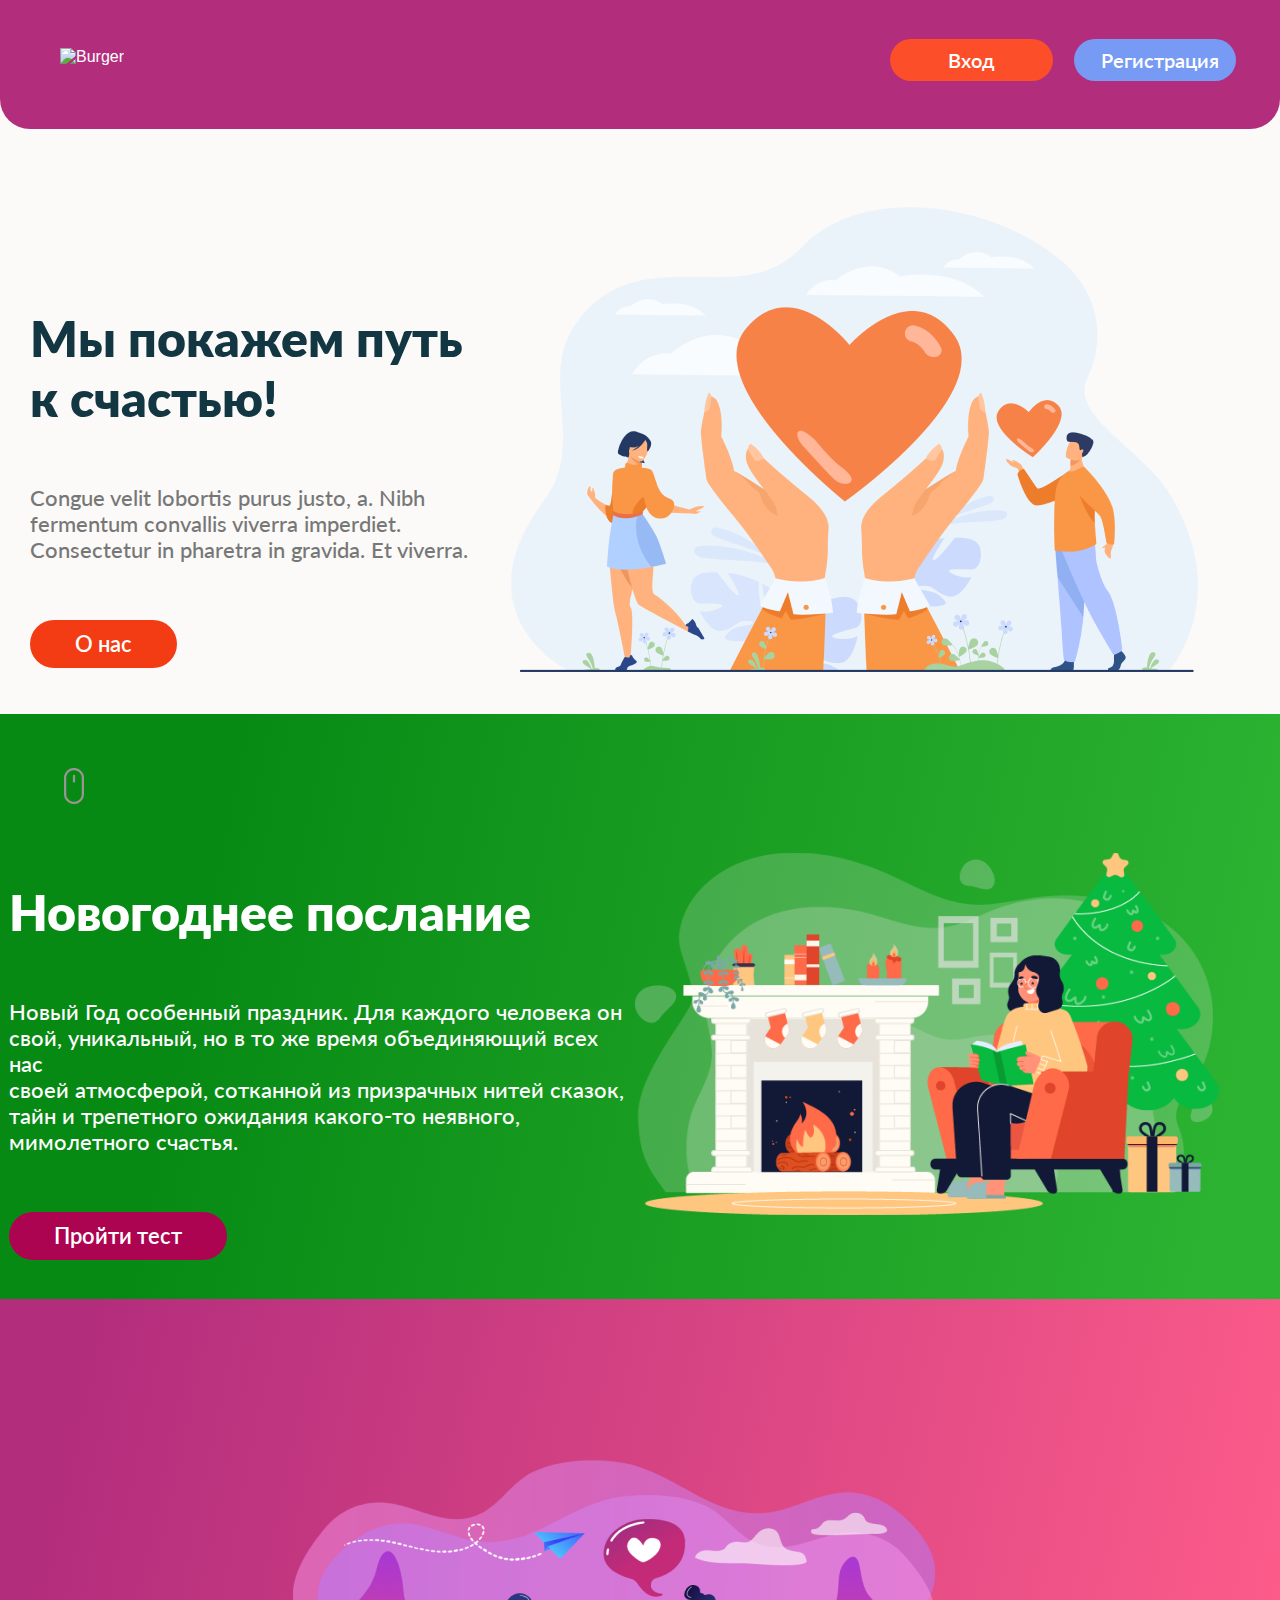
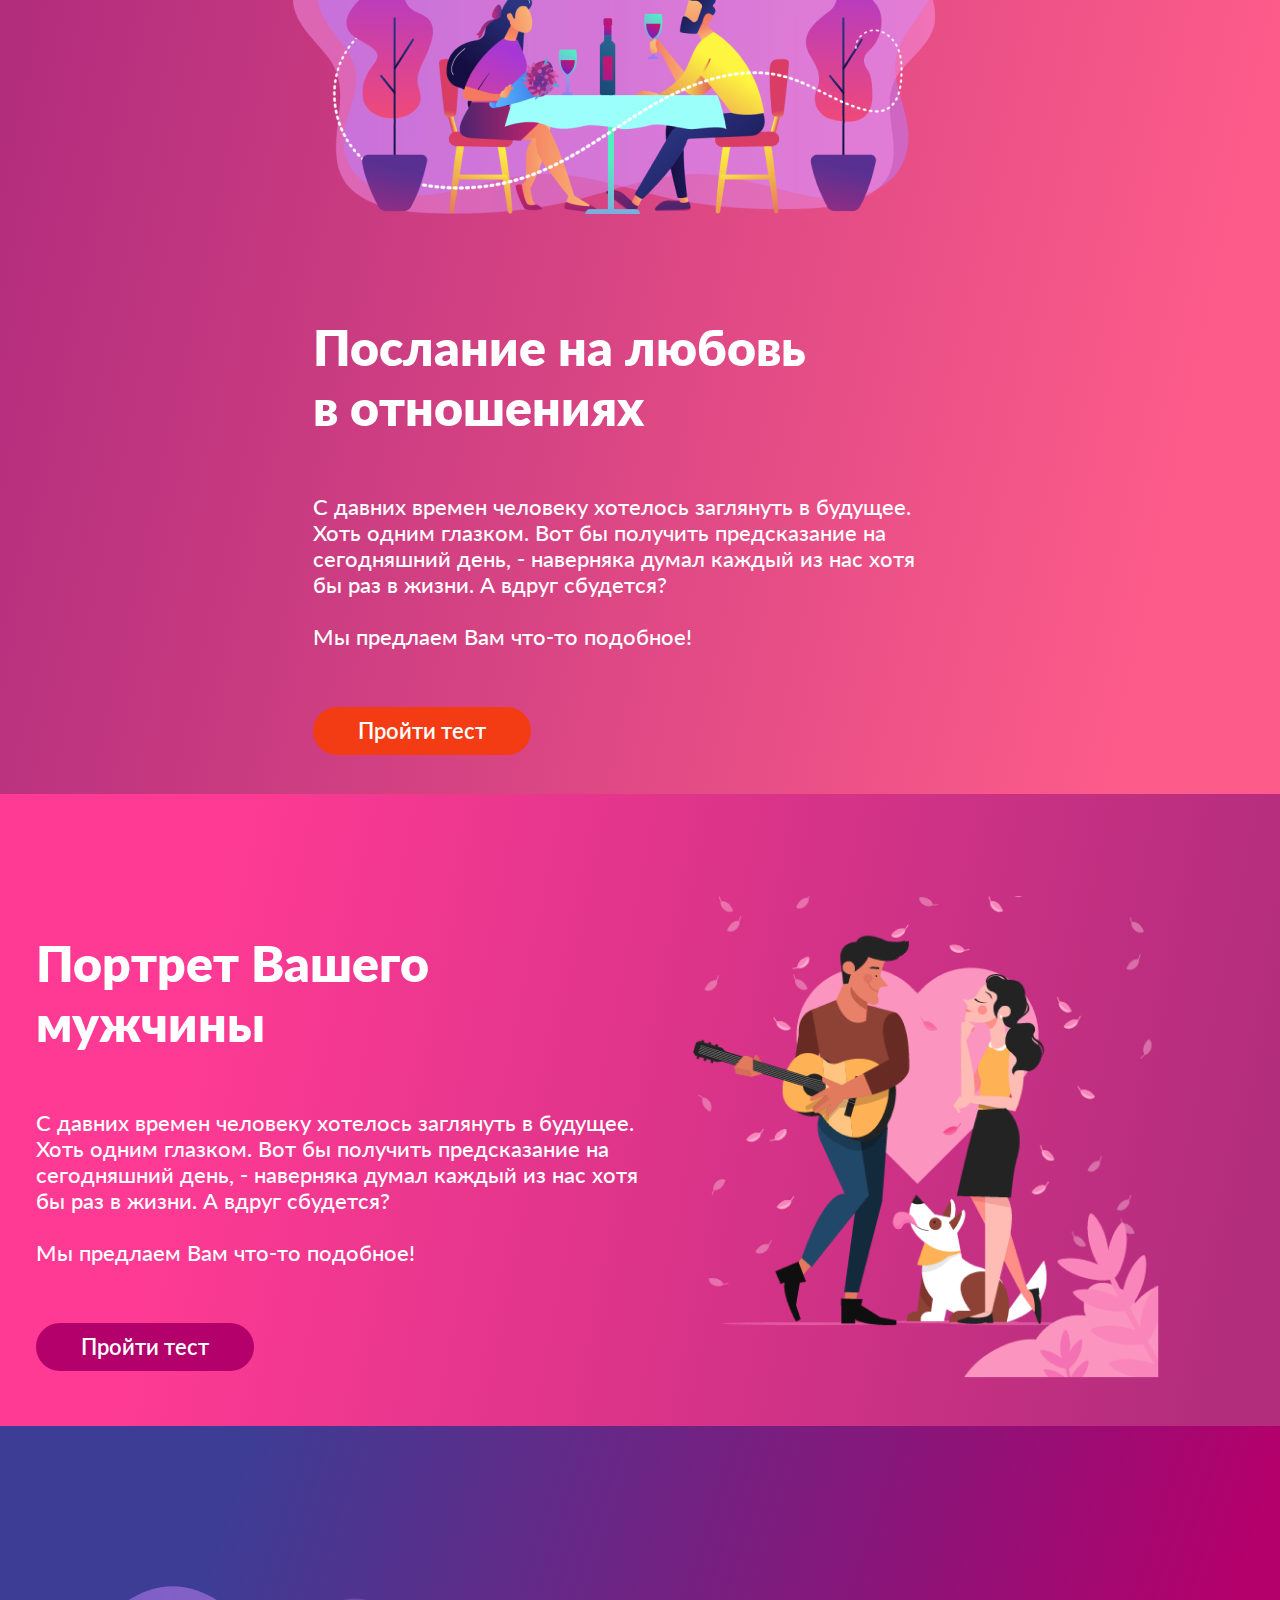
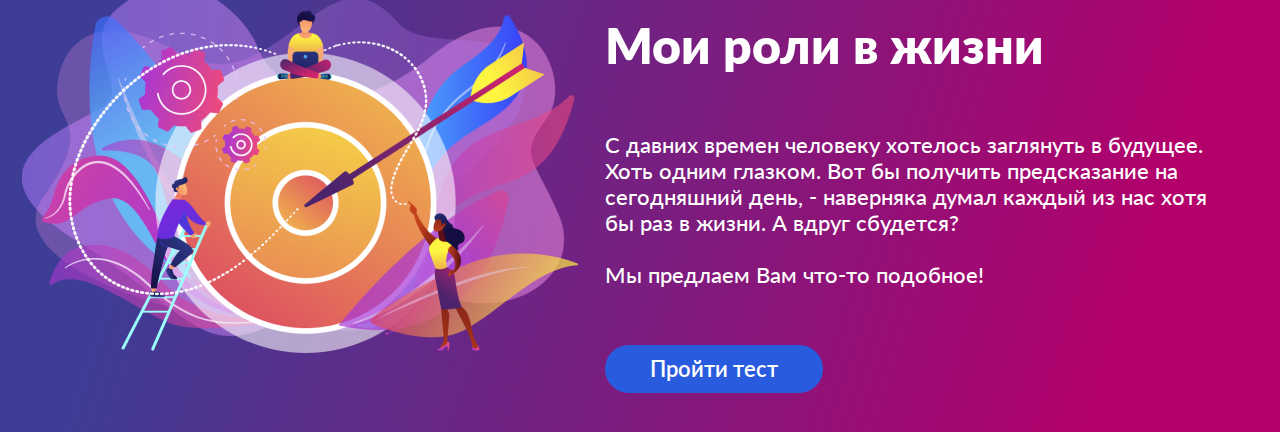
==== index.html @ 5c64dcf6 "newyaer" ====
<!DOCTYPE html>
<html lang="en">
<head>
    <meta charset="UTF-8">
    <title>Title</title>
    <link rel="preconnect" href="https://fonts.gstatic.com">
    <link href="https://fonts.googleapis.com/css2?family=Lato:ital,wght@0,100;0,300;0,400;0,700;0,900;1,100;1,300;1,400;1,700;1,900&display=swap" rel="stylesheet">
    <link rel="stylesheet" href="css/reset.css">
    <link rel="stylesheet" href="css/style.css">
    <link rel="stylesheet" href="css/media.css">   
    
</head>
<body>
<header class="nav_top">
    <div class="wrapper wrapper_header">
        <div class="burger">
            <img src="images/burger.png" alt="Burger" onclick="myFunction()" class="dropbtn" id="hidden__burger">
            <nav  id="myDropdown" class="dropdown-content">
                <ul>
                    <a href="#">О проекте</a>
                    <a href="#">Наша методика</a>
                    <a href="#">Ваш путь</a>
                    <a href="#">Послания</a>
                    <a href="#">Медитация</a>
                    <a href="#">Контакты</a>
                </ul>
            </nav>
        </div>
        <div class="wrapper_header_button">
            <a class="button_enter">Вход</a>
            <a class="button_reg">Регистрация</a>
        </div>
        <div class="header__enter">
            <a href="registration.html">
                <img src="img/circle.png" class="picture" alt="circle">
            </a>
        </div>
    </div>
</header>
<section class="main_section">
    <div class="left_box_content mt">
        <h1 class="bg_black">Мы покажем путь<br> к счастью!</h1>
        <h3 class="bg__grey">Congue velit lobortis purus justo, a. Nibh <br>fermentum convallis viverra imperdiet.<br> Consectetur in pharetra in gravida. Et viverra.</h3>
        <div class="wrapper_button_abautas">
            <button class="button_aboutas">О нас</button>
        </div>
    </div>
    <div class="img_fon page__top">
        <img src="img/10499%201.png" alt="img_bg" class="small" id="small">
    </div>
    <div class="wrapper_button_abautas" id="aboutus__media">
        <button class="button_aboutas">О нас</button>
    </div>
</section>
<section class="main_section bg_green">
    <div class="left_box_content mt__two">
        <h1 class="bg-white">Новогоднее послание</h1>
        <h3 class="bg-white hidden">Новый Год особенный праздник. Для каждого человека он <br>свой, уникальный, но в то же время объединяющий всех нас <br>своей атмосферой, сотканной из призрачных нитей сказок,<br> тайн и трепетного ожидания какого-то неявного,<br> мимолетного счастья.</h3>
        <div class="wrapper_button_abautas">
            <button class="button_aboutas" style="background: #AD0451;">Пройти тест</button>
        </div>
    </div>
    <div class="img_fon page__two">
        <img src="img/bg2.png" alt="img_bg" class="small">
    </div>
    <div class="wrapper_button_abautas" id="aboutus__media">
        <button class="button_aboutas" style="background: #AD0451;">Пройти тест</button>
    </div>
</section>
<section class="main_section bg_roz">
        <h1 class="bg-white" id="mess__year">Послание на любовь <br>в отношениях</h1>
    <div class="img_fon page__three">
        <img src="img/bg3.png" alt="img_bg" class="small">
    </div>
    <div class="left_box_content page__two">
        <h1 class="bg-white" id="hidde">Послание на любовь <br>в отношениях</h1>
        <h3 class="bg-white hidden">С давних времен человеку хотелось заглянуть в будущее.<br>Хоть одним глазком. Вот бы получить предсказание на<br>сегодняшний день, - наверняка думал каждый из нас хотя <br>бы раз в жизни. А вдруг сбудется? </h3>
        <p class="bg-white hidden">Mы предлаем Вам что-то подобное!</p>
        <div class="wrapper_button_abautas">
            <button class="button_aboutas" style="background: background: #F33C13;">Пройти тест</button>
        </div>
        <div class="wrapper_button_abautas" id="aboutus__media">
        <button class="button_aboutas" style="background: background: #F33C13;">Пройти тест</button>
        </div>
    </div>
</section>
<section class="main_section bg_block4">
    <div class="left_box_content page__two">
        <h1 class="bg-white">Портрет Вашего <br>мужчины</h1>
        <h3 class="bg-white hidden">С давних времен человеку хотелось заглянуть в будущее.<br>Хоть одним глазком. Вот бы получить предсказание на<br>сегодняшний день, - наверняка думал каждый из нас хотя <br>бы раз в жизни. А вдруг сбудется? </h3>
        <p class="bg-white hidden">Mы предлаем Вам что-то подобное!</p>
        <div class="wrapper_button_abautas">
            <button class="button_aboutas" style="background: #B3006B;">Пройти тест</button>
        </div>
    </div>
    <div class="img_fon page__four">
        <img src="img/bg4.png" alt="img_bg">
    </div>
    <div class="wrapper_button_abautas" id="aboutus__media">
        <button class="button_aboutas"style="background: #B3006B;">Пройти тест</button>
    </div>
</section>
<section class="main_section bg_block5">
        <h1 class="bg-white" id="mess__year">Мои роли в жизни</h1>
    <div class="img_fon-five">
        <img src="img/bg5.png" alt="img_bg">
    </div>
    <div class="left_box_content five">
        <h1 class="bg-white" id="hidde">Мои роли в жизни</h1>
        <h3 class="bg-white hidden">С давних времен человеку хотелось заглянуть в будущее.<br>Хоть одним глазком. Вот бы получить предсказание на<br>сегодняшний день, - наверняка думал каждый из нас хотя <br>бы раз в жизни. А вдруг сбудется? </h3>
        <p  class="bg-white hidden">Mы предлаем Вам что-то подобное!</p>
        <div class="wrapper_button_abautas">
            <button class="button_aboutas" style="background: #295BDE;">Пройти тест</button>
        </div>
    </div>
    <div class="wrapper_button_abautas" id="aboutus__media">
        <button class="button_aboutas" style="background: #295BDE;">Пройти тест</button>
    </div>
</section>
<footer>
<section class="fotter__menu">
    <div class="fotter__menu--wrapper menu">
        <ul class="menu__nav">
            <li><a href="">Путь к счастью.ru</a></li>
            <li><a href="">О НАС</a></li>
            <li><a href="">ТЕСТЫ</a></li>
            <li><a href="">ОПЛАТА</a></li>
        </ul>
        <div class="fotter__social icon">
            <div class="fotter__social--icon">
                <a href="#"><img src="img/Ok_1.png"></a>
            </div>
            <div class="fotter__social--icon">
                <a href="#"><img src="img/whatsapp_1.png"></a>
            </div>
            <div class="fotter__social--icon"> 
                <a href="#"><img src="img/Instagr.png"></a>
            </div>
            <div class="fotter__social--icon"> 
                <a href="#"><img src="img/Vibr.png"></a>
            </div>
            <div class="fotter__social--icon"> 
                <a href="#"><img src="img/vk_1.png"></a>
            </div>
            <div class="fotter__social--icon"> 
                <a href="#"><img src="img/Telegr.png"></a>
            </div>
            <div class="fotter__social--icon"> 
                <a href="#"><img src="img/Faceb.png"></a>
            </div>
        </div>
</section>
        <div class="footer__border"></div>
</footer>
<div class="scrool_btn">
    <img src="img/mouse.png" alt="mouse">
</div>
<script src="https://snipp.ru/cdn/jquery/2.1.1/jquery.min.js"></script>
<script src="https://snipp.ru/cdn/jqueryui/1.12.1/jquery-ui.min.js"></script>
<script src="https://snipp.ru/cdn/jQuery-Timepicker-Addon/dist/jquery-ui-timepicker-addon.min.js"></script>
<script src="https://code.jquery.com/ui/1.12.1/jquery-ui.js"></script>
<script>
    var Mapss = function geoadres(adress) {
        var resultlat = ''; var resultlng = '';
        $.ajax({
            async: false,
            dataType: "json",
            url: 'http://maps.google.com/maps/api/geocode/json?address=' + adress,
            success: function(data){

                for (var key in data.results) {
                    resultlat = data.results[key].geometry.location.lat;
                    resultlng = data.results[key].geometry.location.lng;
                } }
        });
        return { lat: resultlat, lng: resultlng}
    }
    // alert(new Mapss('Москва').lat);
    // alert(new Mapss('Москва').lng);


    //burger-menu
    function myFunction() {
    document.getElementById("myDropdown").classList.toggle("show");
}
// Закройте выпадающее меню, если пользователь щелкает за его пределами
    window.onclick = function(event) {
        if (!event.target.matches('.dropbtn')) {
            var dropdowns = document.getElementsByClassName("dropdown-content");
            for (var i = 0; i < dropdowns.length; i++) {
                var openDropdown = dropdowns[i];
                if (openDropdown.classList.contains('show')) {
                    openDropdown.classList.remove('show');
                }
            }
        }
    }
</script>
</body>
</html>
---- css/style.css ----
.nav_top{
    background: #B32D7D;
    border-radius: 0 0 30px 30px;
    height: 129px;
}
.main {
    position: relative;
}
.main__background {
    position: absolute; 
    left: 86px; 
    top: 40px; 
    right: 0; 
    bottom: 0;
    width: 1308px;
    height: 2257px;
}
#open {
    display: none;
}
.wrapper_header{
    display: flex;
    justify-content: space-between;
    padding: 48px 44px;
}
nav{
    display: none;

}
.bg-white {
    color:white;
}
.button_enter{
    background: #FC4E28;
    border-radius: 50px;
    padding: 9px 58px;
    font-family: 'Lato';
    font-style: normal;
    font-weight: 600;
    font-size: 20px;
    line-height: 24px;
    color: #FFFFFF;
    text-decoration: none;

}
.button_reg{
    background: #779AF4;
    border-radius: 50px;
    font-family: Lato;
    font-style: normal;
    font-weight: 600;
    font-size: 20px;
    line-height: 24px;
    padding: 9px 17px 9px 27px;
    color: #FFFFFF;
    margin-left: 17px;
    text-decoration: none;

}
.main_section {
    display: flex;
    justify-content: space-around;
    padding: 39px 60px 39px 8px;
    flex-flow: wrap;
}

.left_box_content {
    max-width: 624px;
}
.five {
    padding-top: 150px;
}
.left_box_content h1 {
    font-family: Lato;
    font-style: normal;
    font-weight: 800;
    font-size: 50px;
    line-height: 60px;
    margin-bottom: 57px;
}
.img_fon-five {
    margin-top:121px;
}

.left_box_content h3 {
    font-family: Lato;
    font-style: normal;
    font-weight: 500;
    font-size: 22px;
    line-height: 26px;
}
.left_box_content p {
    font-family: Lato;
    font-style: normal;
    font-weight: 500;
    font-size: 22px;
    line-height: 26px;
    margin-top: 26px;
}

.bg__grey {
    color: #777777;
}
.wrapper_button_abautas {
    margin-top: 57px;
}
.wrapper_button_abautas .button_aboutas{
    background: #F33C13;
    border-radius: 50px;
    font-family: Lato;
    font-style: normal;
    font-weight: 600;
    font-size: 22px;
    line-height: 26px;
    padding: 11px 45px;
    color: #FFFFFF;
}
.scrool_btn{
    position: fixed;
    bottom: 93px;
    left: 5%;
}
.bg_green{
    background: linear-gradient(281.36deg, #2DB332 5.13%, #078A14 83.25%);
}
.bg_roz{
    background: linear-gradient(102.03deg, #B32D7D 6.07%, #FD5C8A 89.92%);
}
.bg_block4{
    background: linear-gradient(281.36deg, #B32D7D 5.13%, #FE3A94 83.25%);
}
.bg_block5{
    background: linear-gradient(107.86deg, #3D3D95 16.97%, #B3006B 87.36%);
}

/*//burger*/

.burger {
    color: white;
    padding: 16px;
    font-size: 16px;
    border: none;
    cursor: pointer;
    margin-top: -16px;
}

nav ul {
    width: 320px;
    height: 374px;
    left: 60px;
    top: 129px;
    background: #81235B;
    border-radius: 0px 0px 20px 20px;
}


/* Кнопка выпадающего меню при наведении и фокусировке */

.burger:hover,
.burger:focus {
    background-color: #2980B9;
}


/* Контейнер <div> - необходим для размещения выпадающего содержимого */

.burger {
    position: relative;
    display: inline-block;
}


/* Выпадающее содержимое (скрыто по умолчанию) */

.dropdown-content {
    display: none;
    position: absolute;
    background-color: #f1f1f1;
    min-width: 160px;
    box-shadow: 0px 8px 16px 0px rgba(0, 0, 0, 0.2);
    z-index: 1;
    top: 80px;
}


/* Ссылки внутри выпадающего списка */

.dropdown-content a {
    padding: 26px 52px 26px;
    text-decoration: none;
    display: block;
    font-family: Roboto;
    font-size: 20px;
    line-height: 11px;
    color: #FFFFFF;
}


/* Изменение цвета выпадающих ссылок при наведении курсора */

.dropdown-content a:hover {
    background: #E68AB4;
}


/* Показать выпадающее меню (используйте JS, чтобы добавить этот класс .dropdown-content содержимого, когда пользователь нажимает на кнопку выпадающего списка) */

.show {
    display: block;
}


/*//registration
*/

.registration {
    max-width: 1440px;
    margin: 0 auto;
    height: 1000px;
}

.registration__wrapper {
    display: flex;
    margin: 0 auto;
    flex-wrap: wrap;
    flex-flow: wrap;
    justify-content: center;
}

.registration__page {
    max-width: 509px;
    max-height: 484px;
    margin-right: 106px;
    margin-top: 117px;
}

.registration__form {
    margin-top: 72px;
}

.registration__form p {
    font-family: Lato;
    font-style: normal;
    font-weight: 800;
    font-size: 22px;
    line-height: 26px;
    color: #494949;
    margin-bottom: 41px;
    margin-left: 39px;

}
.registration__form .block__form {
    font-weight: bold;
    margin-top: 15px;
    margin-bottom: 7px;
    font-family: Lato;
    font-style: normal;
    font-weight: 600;
    font-size: 18px;
    line-height: 22px;
    color: #8D8D8D;
}

.registration__form-pay p {
    font-family: Lato;
    font-style: normal;
    font-weight: 800;
    font-size: 22px;
    line-height: 26px;
    color: #494949;
    margin-bottom: 41px;
    text-align: center;
    color:white;
}
.registration__form-pay .block__form {
    font-weight: bold;
    margin-top: 15px;
    margin-bottom: 7px;
    font-family: Lato;
    font-style: normal;
    font-weight: 600;
    font-size: 18px;
    line-height: 22px;
    color: #8D8D8D;
}

.registration__form input[type="text"] {
    padding: 2px 10px;
    border: none;
}
.block__checkbox {
    margin-left: 9px;
}
.registration__form input[type="checkbox"] {
    margin-left: 10px;
    margin-right: 16px;
    background: red;
}

.registration__social--icon {
    margin-right: 26px;
}

.femaly {
    width: 403px;
    height: 57px;
    left: 826px;
    top: 268px;
    background: #DEE7FF;
    border-radius: 50px;
}

.block {
    display: flex;
}

.sex {
    margin-right: 68px;
    width: 120px;
    height: 57px;
    left: 826px;
    top: 347px;
    background: #DEE7FF;
    border-radius: 50px;
}

.day {
    width: 198px;
    height: 57px;
    left: 1031px;
    top: 347px;
    background: #DEE7FF;
    border-radius: 50px;
}

.number {
    width: 403px;
    height: 57px;
    left: 826px;
    top: 426px;
    background: #DEE7FF;
    border-radius: 50px;
}

.mail {
    width: 403px;
    height: 57px;
    left: 826px;
    top: 505px;
    background: #DEE7FF;
    border-radius: 50px;
    margin-bottom: 21px;
}

::placeholder {
    padding-left: 34px;
}

.registration__button {
    margin-top: 27px;
    width: 403px;
    height: 57px;
    left: 826px;
    top: 628px;
    background: #FC4E28;
    border-radius: 50px;
    font-family: Lato;
    font-style: normal;
    font-weight: 600;
    font-size: 20px;
    line-height: 24px;
    color: #FFFFFF;
    margin-bottom: 25px;
}

.registration__social {
    display: flex;
    margin-left: -55px;
}

.code {
    width: 120px;
    height: 57px;
    background: #DEE7FF;
    border-radius: 50px;
    margin-left: 73px;
}

input[type='checkbox'] {
    cursor: pointer;
}

input[type='checkbox']:after {
    content: "";
    text-align: center;
    line-height: 13px;
    position: absolute;
    height: 13px;
    width: 13px;
    background: #DEE7FF;
}

input[type='checkbox']:checked:after {
    background: #DEE7FF;
    content: '\2714';
    color: #000;
}

/*pay*/

.registration__page-pay {
    max-width: 509px;
    max-height: 484px;
    margin-right: 150px;
    margin-top: 90px;
}
.registration__form-pay {
    margin-top: 90px;
    background: #406DE0;
    border-radius: 50px;
}
.registration__form-pay p {
    font-family: Lato;
    font-style: normal;
    font-weight: 800;
    font-size: 22px;
    line-height: 26px;
    color: #494949;
    margin-bottom: 41px;
    color:white;
    margin-top: 22px;

}
.registration__form-pay .block__form {
    font-weight: bold;
    margin-top: 15px;
    margin-bottom: 7px;
    font-family: Lato;
    font-style: normal;
    font-weight: 600;
    font-size: 18px;
    line-height: 22px;
    color: #8D8D8D;
    height: 57px;
}

.registration__form-pay input[type="text"] {
    padding: 2px 10px;
    border: none;
}

.registration__form-pay input[type="checkbox"] {
    margin-left: 10px;
    margin-right: 5px;
    background: red;
}

/*//yearmessage*/

.yearmessage {
    margin-bottom: 46px;
}
.yearmessage__page {
    margin-top: 47px;
    display: flex;
    justify-content: center;
    margin-bottom: 47px;
}

.yearmessage__description h2 {
    font-family: Lato;
    font-weight: 800;
    font-size: 50px;
    line-height: 60px;
    color: #FFFFFF;
    text-align: center;
    max-width: 518px;
    margin: 0 auto;
    margin-bottom: 26px;
}

.yearmessage__description p {
    max-width: 1049px;
    margin: 0 auto;
    font-family: Lato;
    font-weight: 500;
    font-size: 28px;
    line-height: 34px;
    color: #FFFFFF;
    margin-bottom: 69px;
}

.yearmessage__open {
    width: 932px;
    font-family: Lato;
    font-weight: 800;
    font-size: 28px;
    line-height: 34px;
    text-align: center;
    margin: 0 auto;
    color: #FFFFFF;
}
/*message*/

.message {
    margin: 0 auto;
    display: flex;
    justify-content: center;
    padding-top: 169px;
  
}

.message__wrapper {
    position: relative;
    height: 527px;
}
.message__wrapper h4 {
    position: relative;
}

.message__wrapper h4 {
    font-weight: 800;
    font-size: 20px;
    line-height: 30px;
    color: #FFFFFF;
    max-width: 180px;
    position: absolute;
    top: 238px;
    left: 298px;
}
.messages {
    height: 382px; 
    margin-top: 192px;
    display: flex;
    height: 382px;
    justify-content: center;
}

/*result
*/
.result {
    margin: 0 auto;
    margin-top: 105px;
    text-align: center;
}

.result a {
    text-decoration: none;
}

.link {
    background: #FCFCFC;
    border-radius: 50px;
    font-family: Lato;
    font-style: normal;
    font-weight: 600;
    font-size: 20px;
    line-height: 24px;
    color: #8D8D8D;
    padding: 17px 106px 15px 105px;
}
.result__copy {
    margin-bottom: 38px;
}
.link__copy {
    background: #F82D00;
    border-radius: 50px;
    padding: 17px 106px 15px 115px;
    font-family: Lato;
    font-style: normal;
    font-weight: 600;
    font-size: 20px;
    line-height: 24px;
    color: #FFFFFF;
}

.result__title {
    margin-bottom: 43px;
    font-family: Lato;
    font-weight: 800;
    font-size: 25px;
    line-height: 30px;
    color: #FFFFFF;
}

.result__link {
    margin-bottom: 53px;
}

/*footer
*/
.footer {
    margin: 0 auto;
    text-align: center;    
}
.footer__result {
    font-family: Lato;
    font-style: normal;
    font-weight: 800;
    font-size: 25px;
    line-height: 30px;
    color: #FFFFFF;
    margin-bottom: 29.15px;
}
.footer__result p {
    margin-right: 49px;
}
.footer__social {
    display: flex;
    justify-content: center;
    margin-bottom: 84px;
}

.footer__social--icon {
    margin-right: 25px;
}   


/*//message__love */
.message__love--wrapper {
    display: flex;
    flex-wrap: wrap;
    flex-flow: wrap;
    justify-content: center;
}
.message__love--page {
    margin-top: 39px;
    display: flex;
    justify-content: center;
    margin-bottom: 39px;
}

.message__love--description p {
    max-width: 988px;
    margin: 0 auto;
    font-family: Lato;
    font-weight: 500;
    font-size: 26px;
    line-height: 31px;
    color: #FFFFFF;
    margin-bottom: 54px;
}

.message__love--open {
    width: 1008px;
    font-family: Lato;
    font-weight: 800;
    font-size: 28px;
    line-height: 34px;
    text-align: center;
    margin: 0 auto;
    color: #FFFFFF;
    margin-bottom: 73px;
}
.message__divination {
    width: 621px;
    height: 382px;
    background: #F69FA5;
    box-shadow: 0px 4px 25px rgba(217, 40, 40, 0.25);
    border-radius: 30px;
}

#lm__top {
    display: none;
    font-family: Lato;
    font-weight: 800;
    font-size: 50px;
    line-height: 60px;
    color: #FFFFFF;
    text-align: center;
    margin: 0 auto;
    margin-bottom: 38px;
}
 #lm__bottom {
    font-family: Lato;
    font-weight: 800;
    font-size: 50px;
    line-height: 60px;
    color: #FFFFFF;
    text-align: center;
    margin: 0 auto;
    margin-bottom: 38px;
}

#aboutus__media {
    display: none;
}
#mess__year {
    display: none;
}
.mt {
    margin-top: 140px;
}
.page__top {
    margin-top: 39px;
}
.mt__two {
    margin-top: 129px;
}
.page__two {
    margin-top:100px;
}
.page__three {
   margin-top: 122px;
}
.page__four {
    margin-top: 45px;
}
.form__pay {
   padding: 23px 60px;
}

/*//fotter__menu
*/

.fotter__menu {
    display: none;
}
.header__enter {
    display: none;
}

/*//cards__divination*/

.cards__wrapper {
    display: flex;
    flex-wrap: wrap;
    max-width: 1300px;
    margin: 0 auto;
    justify-content: center;
}
.card__divination {
    cursor: pointer;
    text-align: center;
    margin-right: 32px;
    margin-bottom: -92px !important;
    width: 100px;
    height: 140px;
    left: 370px;
    top: 329px;
    box-shadow: 0px 24.0776px 48.1552px rgba(0, 0, 0, 0.1);
    background: white;
    border-radius: 15.0485px !important;
}
---- css/media.css ----
@media (max-width: 1200px) {
    #lm__bottom {
        font-size: 40px;
    }
    .yearmessage__description p {
        font-size: 24px;
        max-width: 680px;
    }
    .main__section {
        padding: 1px 100px 39px 17px;
    }
    .mt, .mt__two,.page__three,.page__two,.img_fon-five {
        margin: 17px auto;
        padding: 9px 47px;
    }
    .bg__roz {
        padding: 9px 6px;
    }    
    .five {
        padding-top:21px;
    }
    .yearmessage__open {
        width: 501px;
        font-size: 24px;
    }
    .main__background {
        position: absolute;
        left: 0px;
        right: 0;
        bottom: 0;
        width: 100%;
        height: 97%;
        background-repeat-x: no-repeat;
        background-size: contain;
        transform: scale(-1, 1);
    }
    .message__love--description p {
        font-size: 23px;
        max-width: 715px;
    }
    .message__love--open {
        width: 785px;
        font-size: 21px;
    }
}
@media (max-width: 1132px) {
    .bg__roz {
        padding: 7px -12px;
    }
}
@media (max-width: 760px) {
    #lm__bottom {
        font-size: 34px;
    }
    .yearmessage__description p {
        font-size: 21px;
        max-width: 523px;
    }
    .yearmessage__open {
        width: 421px;
        font-size: 21px;
    }
    .message__wrapper {
        width: 600px;
        height: 345px;
    }
    .message__wrapper h4 {
        top: 197px;
        left: 216px;
    }
    .message__love--description p {
        font-size: 16px;
        max-width: 506px;
    }
    body {
        overflow-x: hidden;
    }
    .main__background {
        position: absolute;
        left: 0px;
        right: 0;
        bottom: 0;
        width: 100%;
        height: 100%;
        background-repeat-x: no-repeat;
        background-size: contain;
        transform: scale(-1, 1);
    }
    #lm__top {
        display: block;
        font-size: 23px;
        line-height: 25px;
        margin-top: 33px;
        max-width: 233px;
        margin-bottom: 0;
    }
    #lm__bottom {
        display: none;
    }
    .wrapper_header_button {
        display: none;
    }
    .message__love--page img {
        width: 66%;
        height: auto;
    }
     .message__love--open  {
        font-size: 14px;
        max-width: 479px;
        line-height: 15px;
    }
    .message__divination {
        width: 306px;
        height: 168px;
        border-radius: 2px;
    }
    .result {
        margin-top: -168px;
    }
    .link,
    .link__copy {
        font-size: 14px;
    }
    .result__title h4 {
        font-size: 14px;
        font-weight: 800;
    }
    .footer__result p {
        font-size: 18px;
        line-height: 30px;
        margin-right: -11px;
    }
    .footer__social {
        margin-left: 43PX;
    }
    .bg__grey {
        display: none;
    }
    .hidden {
        display: none;
    }
    .wrapper_button_abautas {
        display: none;
    }
    .wrapper_button_abautas .button_aboutas {
        width: 229px;
        height: 48px;
    }
    #aboutus__media {
        display: block;
        margin: 0 auto;
        padding-top: 39px;
    }
    .about {
        display: none;
    }
    #hidde {
        display: none;
    }
    #mess__year {
        display: block;
        font-family: Lato;
        font-style: normal;
        font-weight: 800;
        font-size: 39px;
        line-height: 60px;
        margin-bottom: 57px;
        text-align: center;
    }
    .left_box_content {
        margin-top: 10px;
    }
    .img_fon {
        margin-top: -17px;
        width:66%;
    }
    .left_box_content h1 {
        font-size: 39px;
        text-align: center;
    }
    .img_fon-five {
        margin-top: 2px;
    }
    .registration__page-pay {
        padding: 90px 67px;
        margin: 0 auto;
        border-radius: 11px;
    }
    .registration__form-pay {
        width: 423px;
        margin-top: 3px;
        border-radius: 15px;
    }
    .form__pay {
        padding: 0;
    }
    .femaly {
        width: 336px;
        height: 48px;
        font-size: 15px;
        margin-left: 32px;
    }
    .sex {
        margin-right: 20px;
        width: 109px;
        height: 47px;
        font-size: 15px;
        margin-left: 32px;
    }
    .code {
        width: 109px;
        height: 47px;
        font-size: 15px;
        margin-left: 69px;
    }
    .number {
        width: 332px;
        height: 49px;
        font-size: 15px;
        margin-left: 32px;
    }
    .registration__button {
        margin-top: 10px;
        width: 362px;
        height: 46px;
        font-size: 15px;
        margin-left: 32px;
    }
    .registration__page {
        padding: 90px 67px;
        margin: 0 auto;
    }
    .registration__form {
        width: 408px;
        margin-top: -53px;
    }
    .registration__social {
        margin-left: -2px;
    }
    .day {
        width: 180px;
        height: 47px;
        font-size: 15px;
    }
    .mail {
        width: 335px;
        height: 48px;
        font-size: 15px;
        margin-left: 31px;
    }
    .fotter__menu {
        background: linear-gradient(108.59deg, #FFA6A4 0%, #FF7773 95.89%);
        margin: 0 auto;
        display: flex;
        justify-content: center;
        padding-top: 28px;
    }
    .fotter__social--icon {
        margin-right: 14px;
    }
    .menu__nav {
        text-align: center;
    }
    .menu__nav a {
        text-decoration: none;
        font-family: Lato;
        font-weight: 800;
        font-size: 12px;
        line-height: 29px;
        color: #FFFFFF;
        font-size: 17px;
        line-height: 34px;
    }
    .icon {
        margin-top: 36px;
        margin-bottom: 30px;
        display: flex;
    }
    .menu__nav li:hover {
        border-bottom: 2px solid white;
        width: 45%;
        margin: 0 auto;
    }
    .footer__border {
        width: 100%;
        height: 29px;
        background: #B32D7D;
        border-radius: 10px 10px 0px 0px;
    }
    .yearmessage__page img {
        width: 66%;
        margin: 0 auto;
    }
    .yearmessage__description p {
        font-size: 18px;
        line-height: 22px;
        color: #FFFFFF;
        margin: 0 auto;
        max-width: 338px;
        margin-bottom: 54px;
    }
    .yearmessage__open p {
        font-size: 15px;
        line-height: 18px;
        width: 298px;
        margin-left: 106px;
    }
    .message__wrapper {
        width: 403px;
        height: 484px;
    }
    .message__wrapper h4 {
        left: 158px;
        top: 123px;
        font-size: 13px;
        line-height: 13px;
    }
    .header__enter {
        display: block;
        position: relative;
        width: 31px;
        height: 31px;
    }
    .header__enter .picture {
        position: absolute;
        top: 0;
        width: 31px;
        height: 31px;
        color: black;
    }
    .nav_top {
        height: 70px;
    }
    .wrapper_header {
        padding: 22px 18px;
    }
    .burger {
        padding: 1px;
    }
    .dropdown-content {
        top: 61px;
    }
}

@media (max-width: 567px) {
    .img_fon {
        width: 341px;
        margin: 0 auto;
    }
    #hidden__burger {
        display: none;
    }
    #open {
        display: block;
        padding:22px 22px;
    }
    .message__love--description p {
        font-size: 12px;
        max-width: 345px;
    }
    .message__love--open  {
        font-size: 11px;
        max-width: 354px;
        line-height: 15px;
    }
}
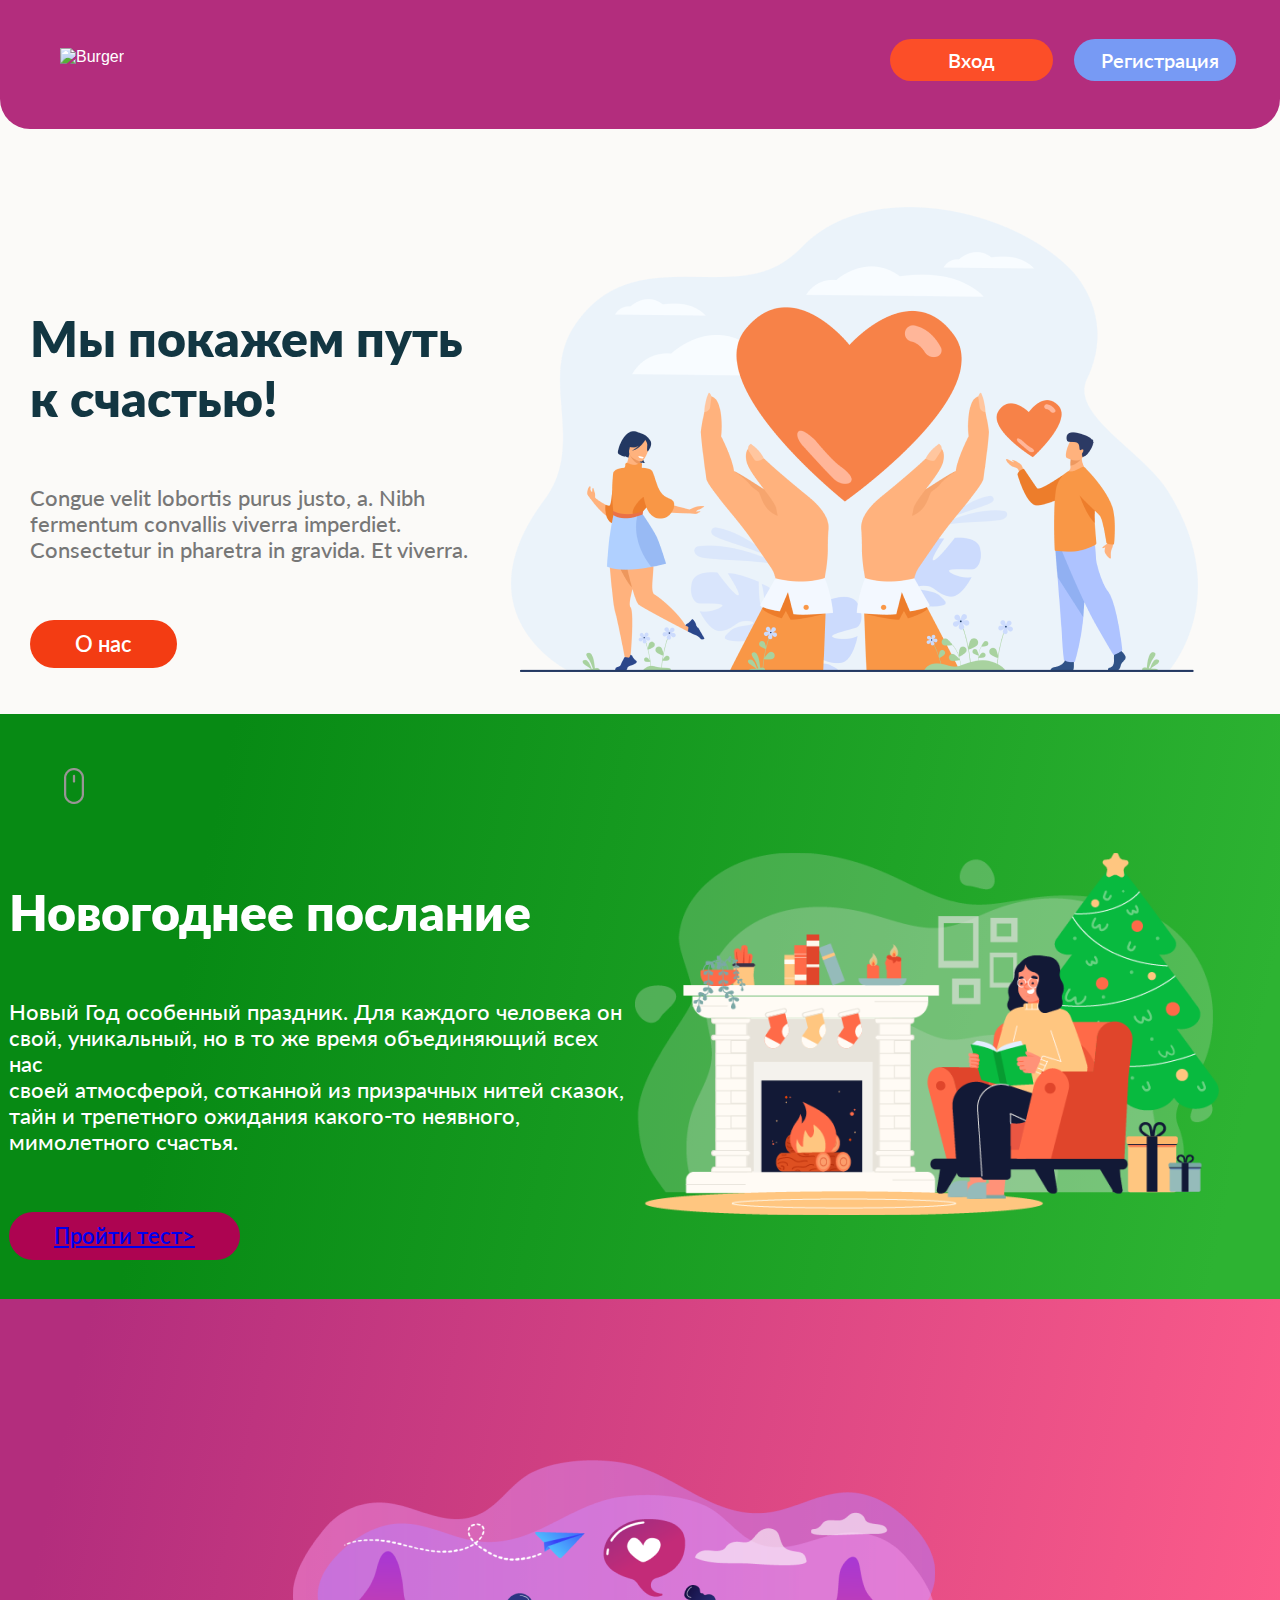
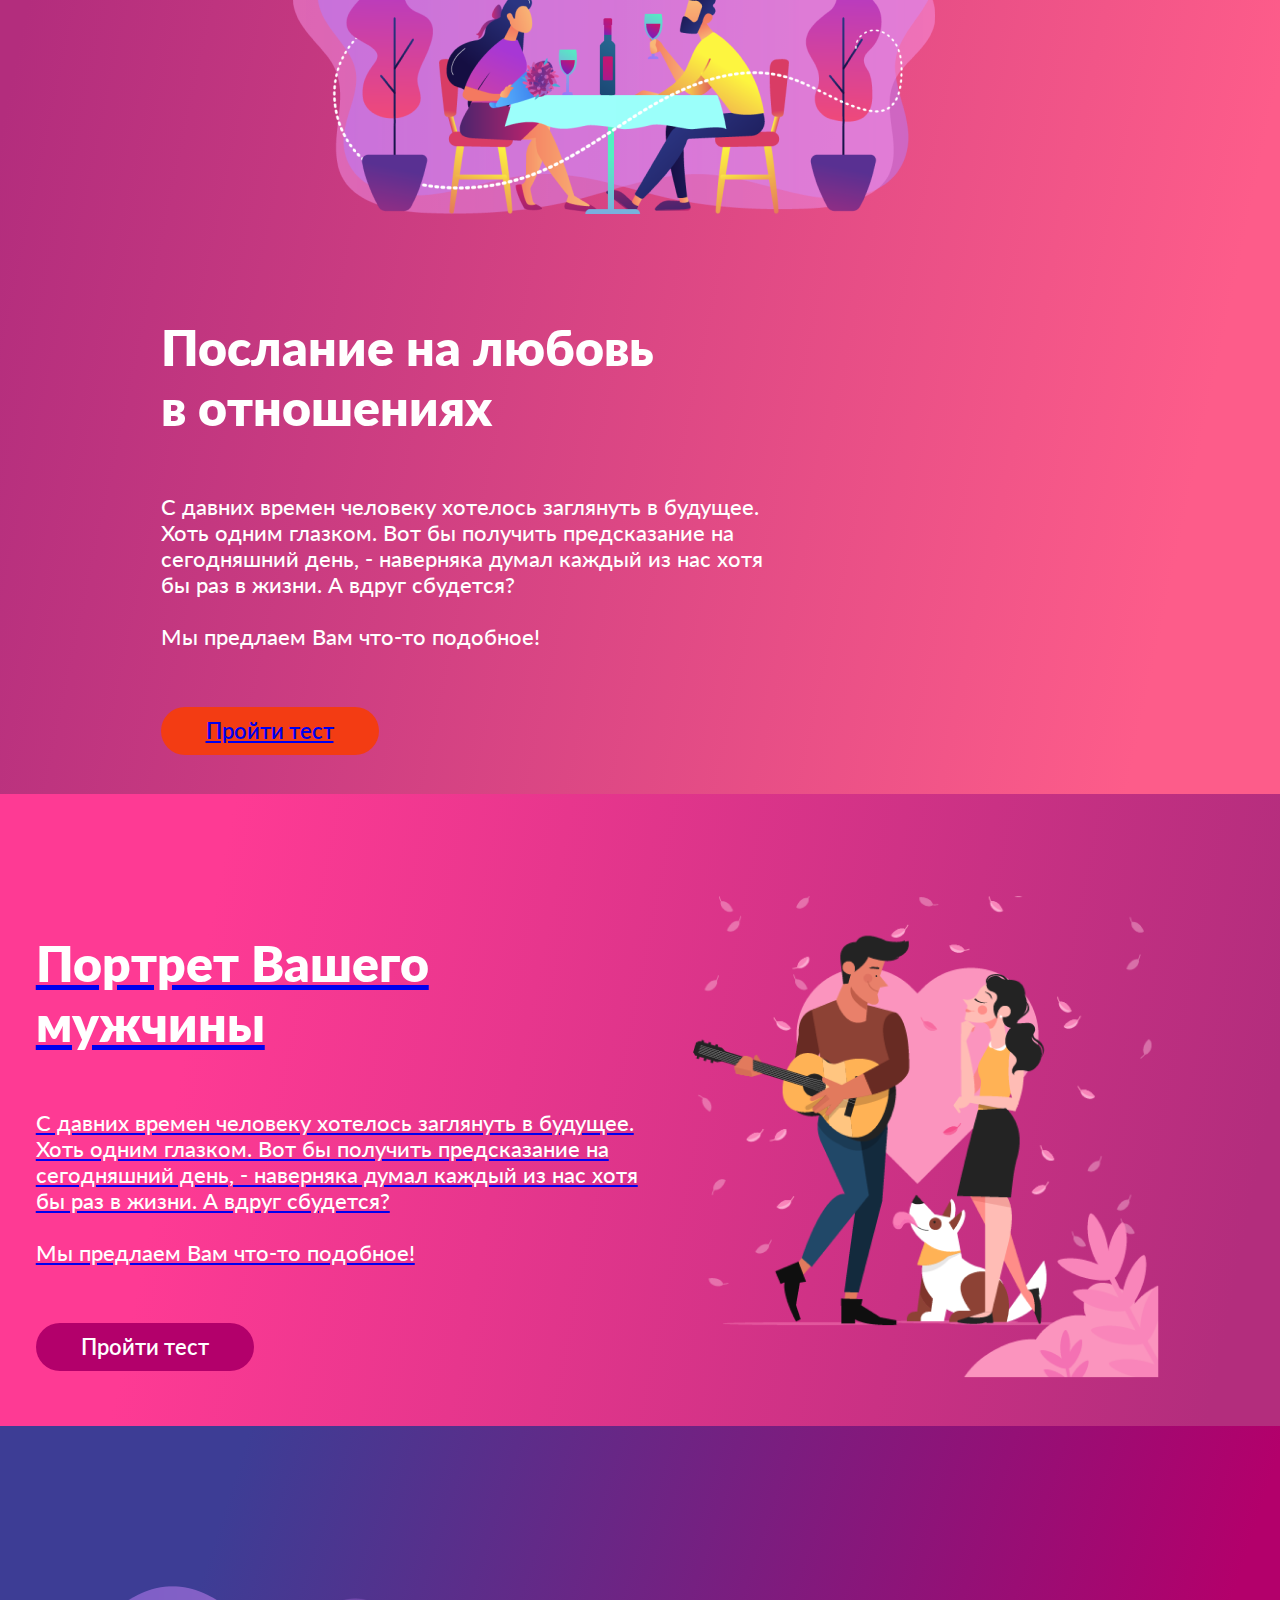
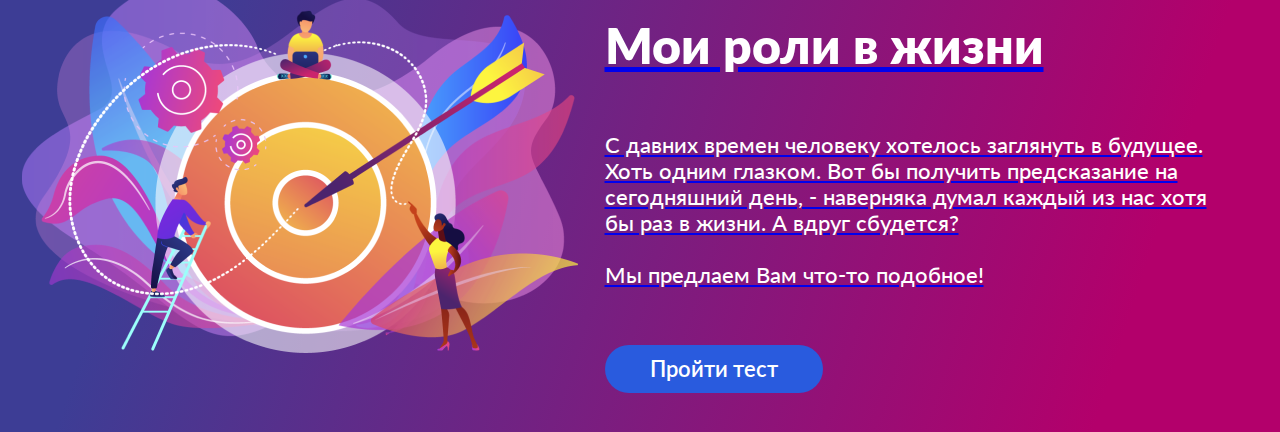
==== commit cbc71f82: "newyear" ====
--- a/index.html
+++ b/index.html
@@ -57,14 +57,14 @@
         <h1 class="bg-white">Новогоднее послание</h1>
         <h3 class="bg-white hidden">Новый Год особенный праздник. Для каждого человека он <br>свой, уникальный, но в то же время объединяющий всех нас <br>своей атмосферой, сотканной из призрачных нитей сказок,<br> тайн и трепетного ожидания какого-то неявного,<br> мимолетного счастья.</h3>
         <div class="wrapper_button_abautas">
-            <button class="button_aboutas" style="background: #AD0451;">Пройти тест</button>
+            <button class="button_aboutas" style="background: #AD0451;"><a href = "nymessage.html"> Пройти тест></a></button>
         </div>
     </div>
     <div class="img_fon page__two">
         <img src="img/bg2.png" alt="img_bg" class="small">
     </div>
     <div class="wrapper_button_abautas" id="aboutus__media">
-        <button class="button_aboutas" style="background: #AD0451;">Пройти тест</button>
+        <button class="button_aboutas" style="background: #AD0451;"><a href = "nymessage.html">Пройти тест</a></button>
     </div>
 </section>
 <section class="main_section bg_roz">
@@ -77,10 +77,10 @@
         <h3 class="bg-white hidden">С давних времен человеку хотелось заглянуть в будущее.<br>Хоть одним глазком. Вот бы получить предсказание на<br>сегодняшний день, - наверняка думал каждый из нас хотя <br>бы раз в жизни. А вдруг сбудется? </h3>
         <p class="bg-white hidden">Mы предлаем Вам что-то подобное!</p>
         <div class="wrapper_button_abautas">
-            <button class="button_aboutas" style="background: background: #F33C13;">Пройти тест</button>
+            <button class="button_aboutas" style="background: background: #F33C13;"><a href = "pagelove.html">Пройти тест</button>
         </div>
         <div class="wrapper_button_abautas" id="aboutus__media">
-        <button class="button_aboutas" style="background: background: #F33C13;">Пройти тест</button>
+        <button class="button_aboutas" style="background: background: #F33C13;"><a href = "pagelove.html">Пройти тест</button>
         </div>
     </div>
 </section>
@@ -124,7 +124,7 @@
             <li><a href="">Путь к счастью.ru</a></li>
             <li><a href="">О НАС</a></li>
             <li><a href="">ТЕСТЫ</a></li>
-            <li><a href="">ОПЛАТА</a></li>
+            <li><a href="pay.html">ОПЛАТА</a></li>
         </ul>
         <div class="fotter__social icon">
             <div class="fotter__social--icon">
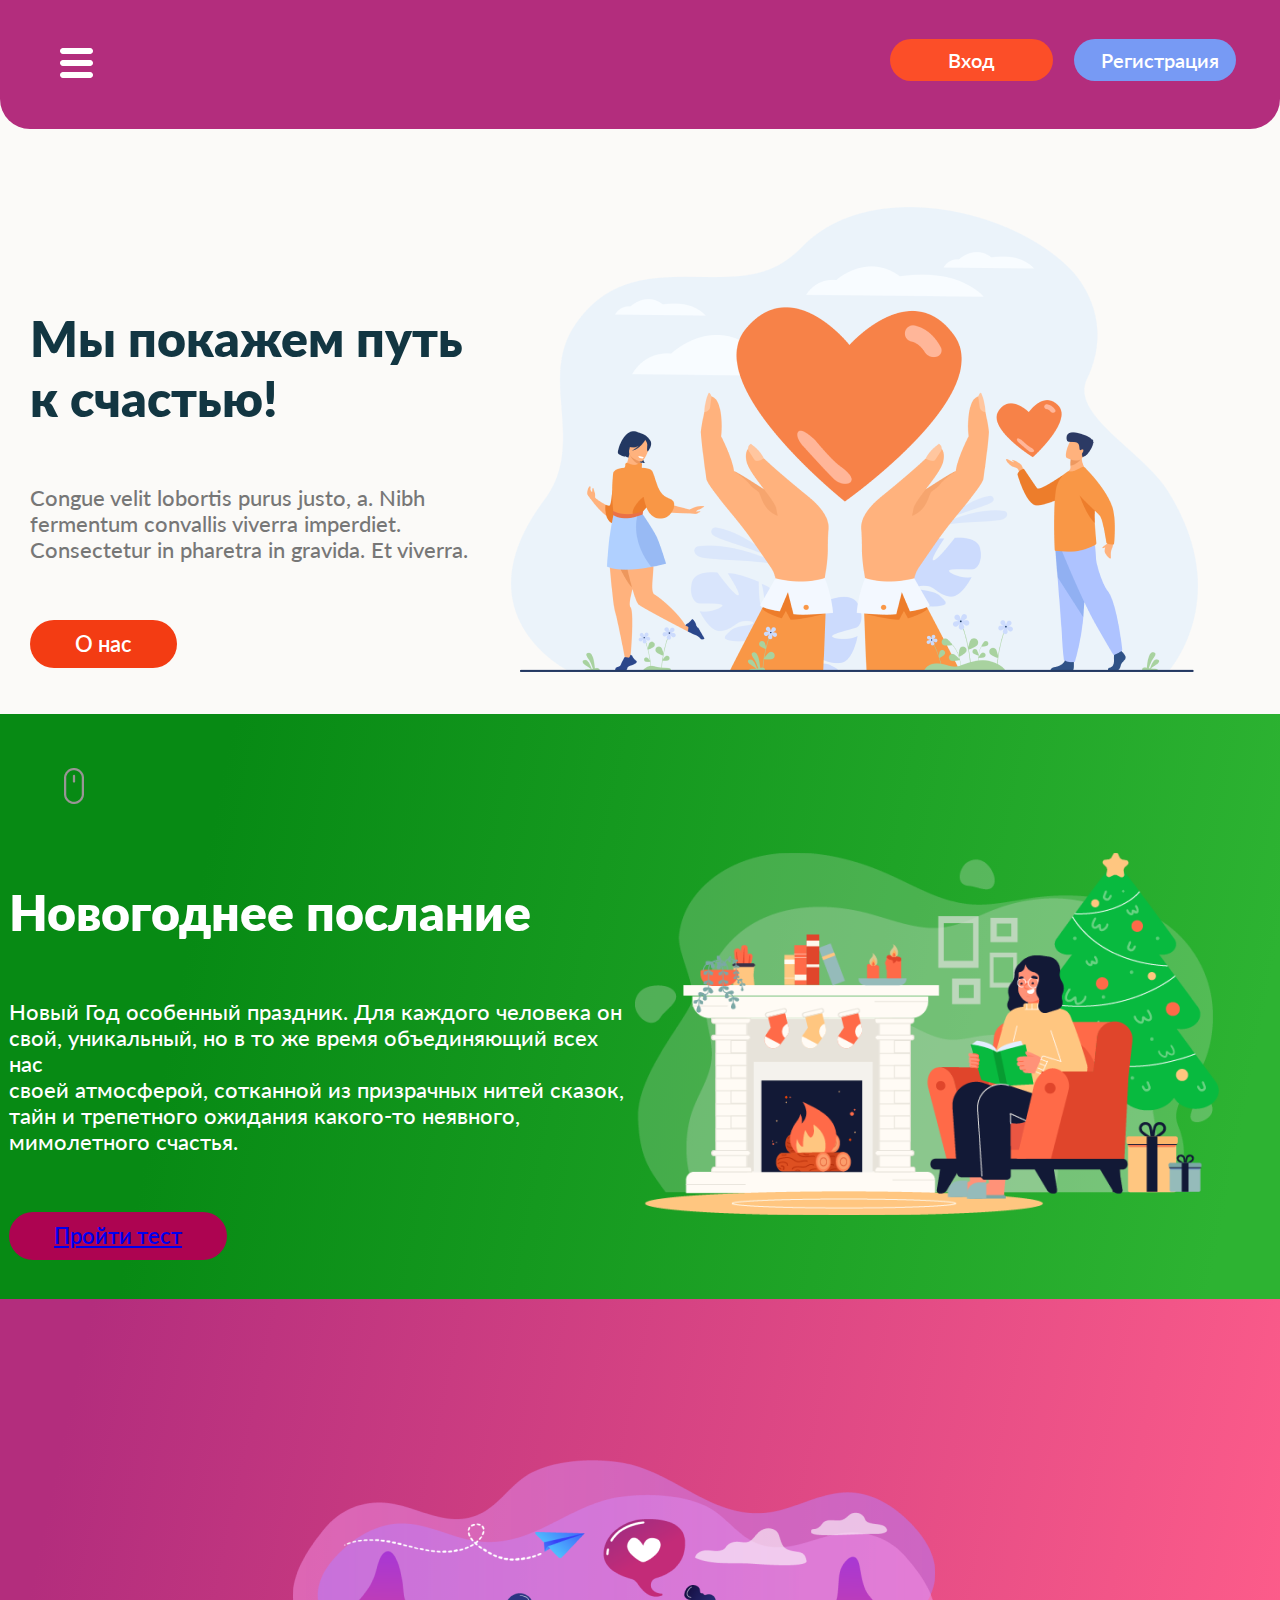
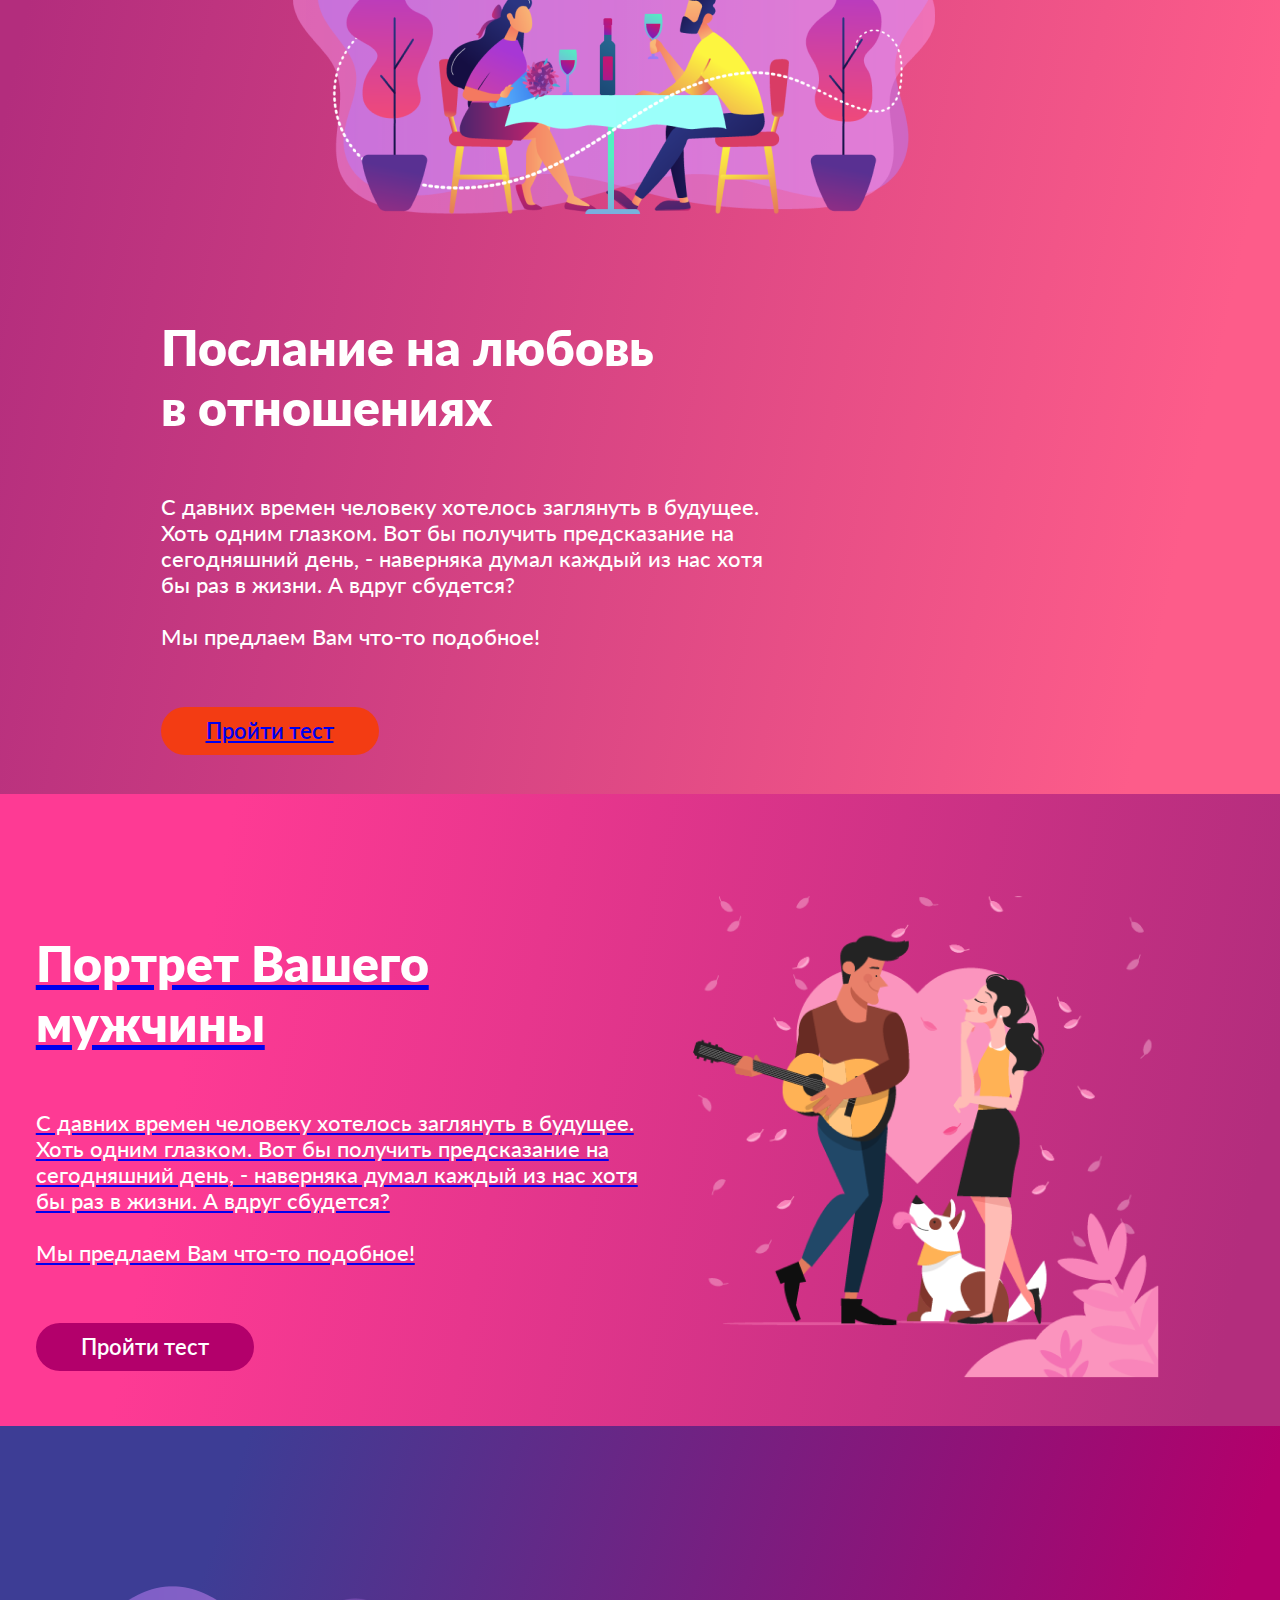
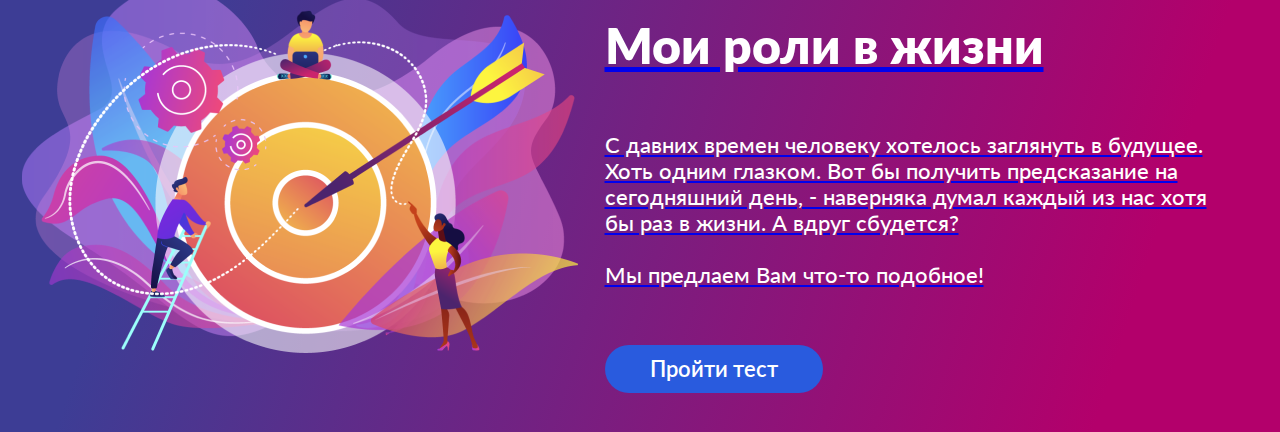
==== commit 086f43dd: "newyaer" ====
--- a/index.html
+++ b/index.html
@@ -14,7 +14,7 @@
 <header class="nav_top">
     <div class="wrapper wrapper_header">
         <div class="burger">
-            <img src="images/burger.png" alt="Burger" onclick="myFunction()" class="dropbtn" id="hidden__burger">
+            <img src="img/burger.png" alt="Burger" onclick="myFunction()" class="dropbtn" id="hidden__burger">
             <nav  id="myDropdown" class="dropdown-content">
                 <ul>
                     <a href="#">О проекте</a>
@@ -57,7 +57,7 @@
         <h1 class="bg-white">Новогоднее послание</h1>
         <h3 class="bg-white hidden">Новый Год особенный праздник. Для каждого человека он <br>свой, уникальный, но в то же время объединяющий всех нас <br>своей атмосферой, сотканной из призрачных нитей сказок,<br> тайн и трепетного ожидания какого-то неявного,<br> мимолетного счастья.</h3>
         <div class="wrapper_button_abautas">
-            <button class="button_aboutas" style="background: #AD0451;"><a href = "nymessage.html"> Пройти тест></a></button>
+            <button class="button_aboutas" style="background: #AD0451;"><a href = "nymessage.html">Пройти тест</a></button>
         </div>
     </div>
     <div class="img_fon page__two">
